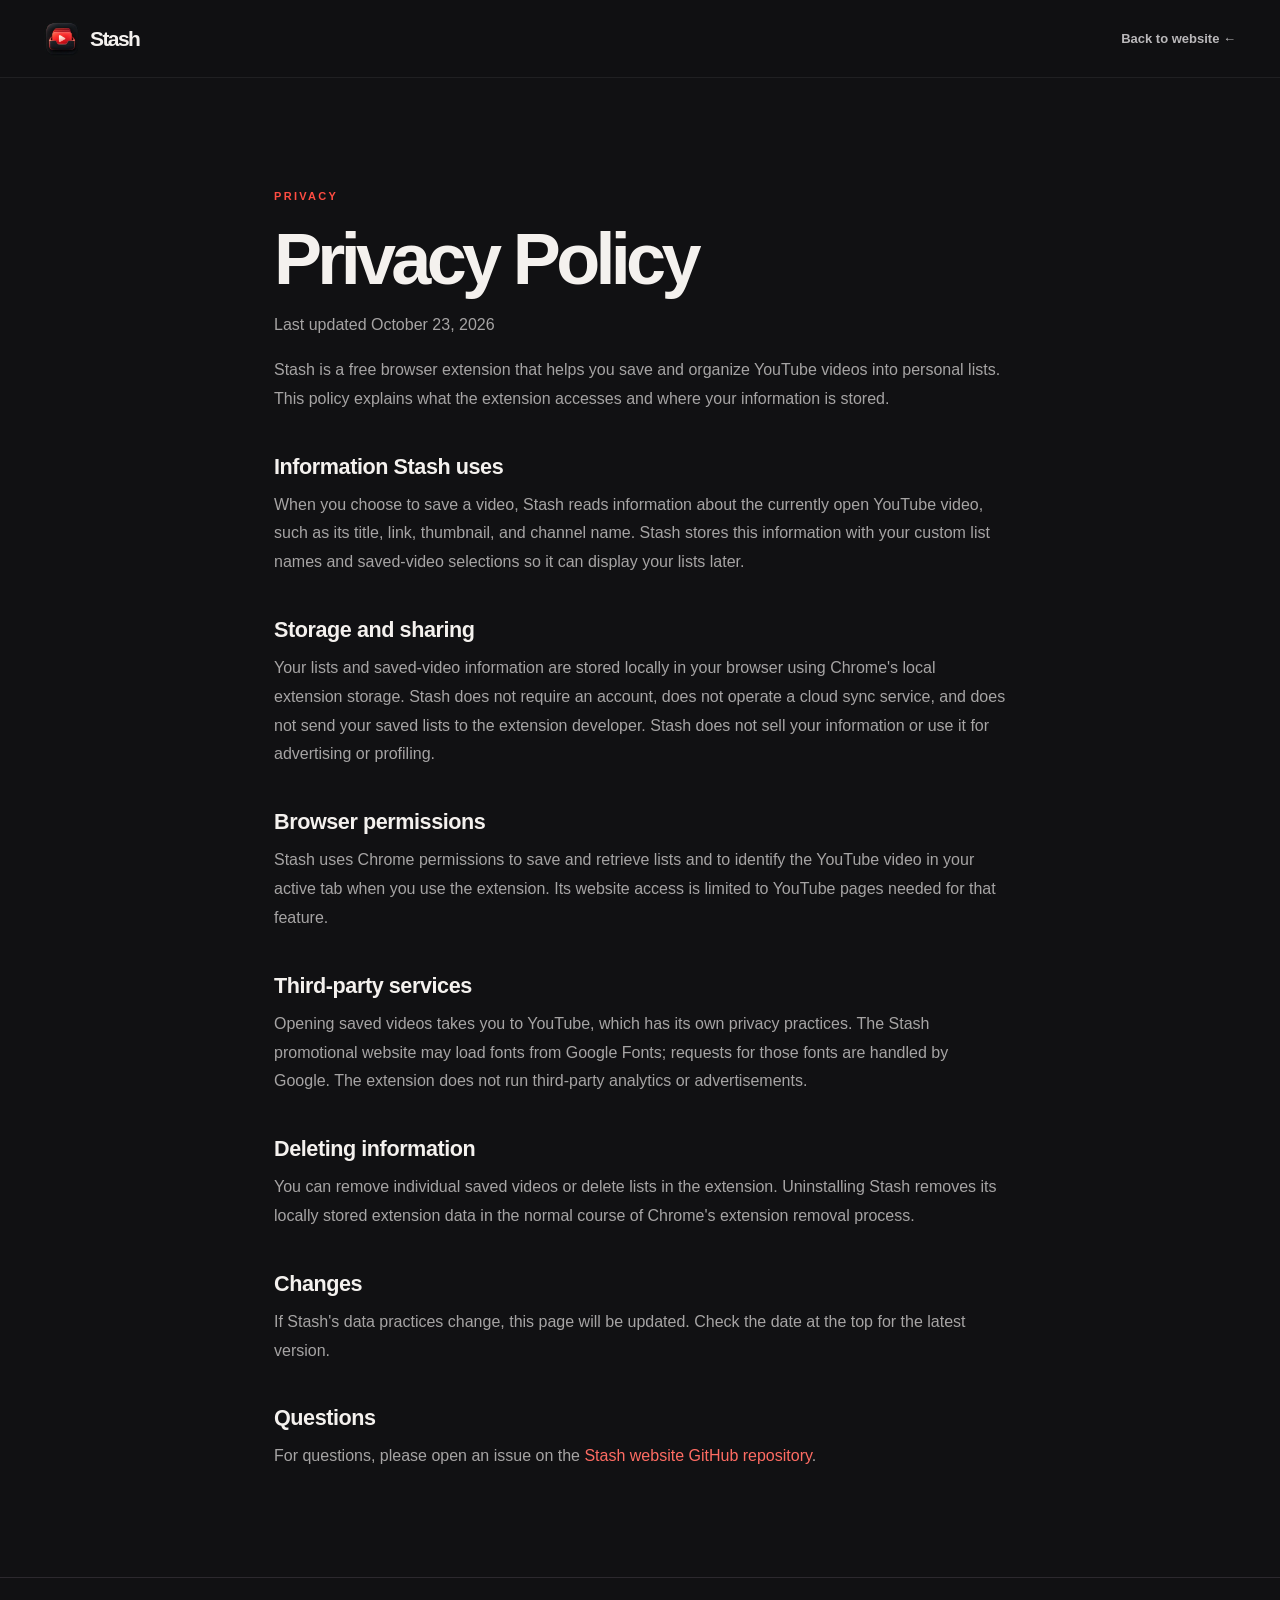
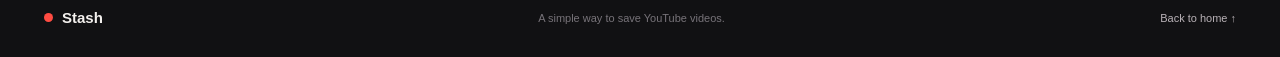
==== privacy.html @ 0ee66623 "Publish Stash landing page, screenshots, and privacy policy" ====
<!doctype html>
<html lang="en"><head><meta charset="utf-8"><meta name="viewport" content="width=device-width,initial-scale=1"><meta name="theme-color" content="#111113"><meta name="description" content="Privacy policy for Stash, the free extension for saving YouTube videos."><title>Privacy Policy | Stash</title><link rel="icon" href="assets/stash-icon.webp" type="image/png"><link rel="stylesheet" href="styles.css"></head><body>
<header class="site-header"><div class="container header-inner"><a class="brand" href="index.html"><img src="assets/stash-icon.webp" width="36" height="36" alt=""><span>Stash</span></a><nav class="nav"><a href="index.html">Back to website ←</a></nav></div></header>
<main class="policy-wrap"><div class="section-kicker">PRIVACY</div><h1>Privacy Policy</h1><p>Last updated October 23, 2026</p>
<p>Stash is a free browser extension that helps you save and organize YouTube videos into personal lists. This policy explains what the extension accesses and where your information is stored.</p>
<h2>Information Stash uses</h2><p>When you choose to save a video, Stash reads information about the currently open YouTube video, such as its title, link, thumbnail, and channel name. Stash stores this information with your custom list names and saved-video selections so it can display your lists later.</p>
<h2>Storage and sharing</h2><p>Your lists and saved-video information are stored locally in your browser using Chrome's local extension storage. Stash does not require an account, does not operate a cloud sync service, and does not send your saved lists to the extension developer. Stash does not sell your information or use it for advertising or profiling.</p>
<h2>Browser permissions</h2><p>Stash uses Chrome permissions to save and retrieve lists and to identify the YouTube video in your active tab when you use the extension. Its website access is limited to YouTube pages needed for that feature.</p>
<h2>Third-party services</h2><p>Opening saved videos takes you to YouTube, which has its own privacy practices. The Stash promotional website may load fonts from Google Fonts; requests for those fonts are handled by Google. The extension does not run third-party analytics or advertisements.</p>
<h2>Deleting information</h2><p>You can remove individual saved videos or delete lists in the extension. Uninstalling Stash removes its locally stored extension data in the normal course of Chrome's extension removal process.</p>
<h2>Changes</h2><p>If Stash's data practices change, this page will be updated. Check the date at the top for the latest version.</p>
<h2>Questions</h2><p>For questions, please open an issue on the <a href="https://github.com/shloksheth/stash-extension-website/issues" target="_blank" rel="noopener noreferrer">Stash website GitHub repository</a>.</p>
</main><footer class="footer"><div class="container footer-inner"><a class="footer-brand" href="index.html"><span class="footer-brand-dot"></span> Stash</a><span>A simple way to save YouTube videos.</span><a href="index.html">Back to home ↑</a></div></footer>
</body></html>
---- styles.css ----
:root{--bg:#111113;--bg-2:#171719;--panel:#202023;--text:#f4f1ee;--muted:#a6a4a4;--faint:#77767a;--red:#ff4c42;--red-light:#ff746d;--line:#323035;--font:Manrope,Arial,sans-serif}
*{box-sizing:border-box}[hidden]{display:none!important}html{scroll-behavior:smooth;scroll-padding-top:85px}body{margin:0;background:var(--bg);color:var(--text);font-family:var(--font);-webkit-font-smoothing:antialiased}a{color:inherit;text-decoration:none}button{font:inherit}img{max-width:100%;display:block}::selection{background:var(--red);color:#111} .container{width:min(1192px,calc(100% - 72px));margin:0 auto}.skip-link{position:absolute;left:14px;top:-90px;z-index:200;background:#fff;color:#000;padding:10px}.skip-link:focus{top:14px}
.site-header{position:sticky;top:0;z-index:50;background:rgba(17,17,19,.9);border-bottom:1px solid rgba(255,255,255,.065);backdrop-filter:blur(18px)}.header-inner{height:77px;display:flex;align-items:center;justify-content:space-between}.brand{display:flex;align-items:center;gap:10px;font-size:21px;font-weight:800;letter-spacing:-.075em}.brand img{border-radius:10px}.nav{display:flex;align-items:center;gap:36px;font-size:13px;font-weight:600;color:#bab8ba}.nav a:hover{color:#fff}.nav-pill{border:1px solid #4b464a;border-radius:30px;padding:11px 19px;color:#f0eded!important;transition:background .2s,border-color .2s}.nav-pill:hover{background:#242124;border-color:#8c6766}.nav-pill span{margin-left:9px;color:var(--red)}
.section{position:relative}.hero{overflow:hidden;padding-top:82px}.hero-grid{display:grid;grid-template-columns:1.04fr .96fr;gap:42px;align-items:center;min-height:610px}.hero-copy{z-index:2;padding-bottom:55px}.eyebrow,.section-kicker{letter-spacing:.21em;font-size:11px;font-weight:800;color:var(--red)}.eyebrow{display:flex;align-items:center;gap:12px;margin-bottom:29px}.eyebrow-dot,.live-dot{width:7px;height:7px;border-radius:50%;display:inline-block;background:var(--red);box-shadow:0 0 16px rgba(255,76,66,.6)}h1,h2,h3,p{margin-top:0}h1{font-size:clamp(63px,6.5vw,102px);line-height:1.045;letter-spacing:-.082em;font-weight:800;margin-bottom:27px}h1 span{color:var(--red)}.hero-description{font-family:'DM Sans',Arial,sans-serif;font-size:18px;line-height:1.75;max-width:435px;color:#bcb8b8;margin-bottom:32px}.hero-buttons{display:flex;gap:19px;align-items:center;flex-wrap:wrap}.button{display:inline-flex;align-items:center;justify-content:center;gap:13px;border-radius:11px;font-weight:800;font-size:14px;white-space:nowrap;transition:transform .2s,background .2s}.button:hover{transform:translateY(-2px)}.button:focus-visible,a:focus-visible,button:focus-visible{outline:2px solid white;outline-offset:4px}.button-primary{background:var(--red);color:#141012;padding:17px 23px;box-shadow:0 8px 26px rgba(255,76,66,.15)}.button-primary:hover{background:#ff7169}.button-text{color:#ece8e6;padding:15px 0}.button-text span{color:var(--red);margin-left:5px}.hero-note{margin-top:30px;color:#8b888b;font-family:'DM Sans',Arial,sans-serif;font-size:13px;display:flex;align-items:center;gap:9px;flex-wrap:wrap}.check-mark{font-size:15px;color:#84c7a1}.note-sep{color:#565057}
.hero-visual{min-height:590px;display:flex;align-items:flex-start;justify-content:center;position:relative;padding:8px 16px 0}.hero-visual:before{content:"";position:absolute;width:530px;height:530px;border-radius:50%;background:radial-gradient(circle,rgba(255,76,66,.12),rgba(255,76,66,0) 68%);left:50%;top:38%;transform:translate(-50%,-50%)}.hero-orbit{position:absolute;border:1px solid rgba(255,255,255,.055);border-radius:50%;pointer-events:none}.orbit-one{width:585px;height:585px;top:-45px;left:3%}.orbit-two{width:765px;height:765px;top:-134px;left:-17%}.window-shell{position:relative;background:#141315;border:1px solid #333034;border-radius:19px;padding:10px;box-shadow:0 23px 120px rgba(0,0,0,.56);width:min(440px,100%);transform:rotate(1.25deg);animation:appear-up .7s .13s both}.window-header{display:flex;align-items:center;justify-content:space-between;height:39px;border-bottom:1px solid #272629;padding:0 10px 9px;font-size:9px;font-weight:800;letter-spacing:.19em;color:#767274}.window-dots{display:flex;gap:5px}.window-dots i{height:7px;width:7px;background:#454044;border-radius:50%}.window-dots i:first-child{background:#bd514d}.window-minimize{font-size:13px;color:#737074}.window-content{height:498px;overflow:hidden;border-radius:10px 10px 15px 15px;position:relative;background:#121214}.window-content:after{content:"";position:absolute;bottom:0;left:0;right:0;height:68px;background:linear-gradient(0deg,#141315,transparent);pointer-events:none}.hero-screenshot{width:100%;height:auto}.floating-note{position:absolute;right:-16px;bottom:42px;background:#f5efea;color:#211e1f;border-radius:12px;padding:13px 18px;display:flex;align-items:center;gap:13px;box-shadow:0 14px 45px #0008;transform:rotate(-3deg);font-family:'DM Sans',Arial,sans-serif;font-size:12px;line-height:1.5;animation:float 5s ease-in-out infinite}.floating-note strong{font-weight:800}.floating-note-icon{display:grid;place-items:center;width:27px;height:27px;background:#e1f1e4;color:#329c61;border-radius:50%;font-weight:800}.hero-footnote{height:78px;display:flex;align-items:center;gap:20px;font-size:10px;font-weight:800;color:#69666b;letter-spacing:.23em}.hero-rule{height:1px;flex:1;background:#28262b}
.steps-section{padding:125px 0 138px;background:#19191b;border-top:1px solid #27262a;border-bottom:1px solid #27262a}.section-top{display:flex;align-items:center;gap:20px}.short-line{width:55px;height:1px;background:#4c3b3b}.intro-grid{display:grid;grid-template-columns:1fr 1fr;align-items:end;gap:65px;margin:23px 0 57px}h2{font-size:clamp(44px,4.4vw,67px);font-weight:800;line-height:1.16;letter-spacing:-.075em;margin-bottom:0}h2 em{font-style:normal;color:var(--red)}.intro-grid p{font-family:'DM Sans',Arial,sans-serif;line-height:1.8;font-size:18px;color:#aaa6a8;max-width:470px;margin-bottom:4px}.steps-grid{display:grid;grid-template-columns:repeat(3,1fr);border-top:1px solid #363338}.step{padding:31px 32px 0 0}.step:not(:first-child){padding-left:33px;border-left:1px solid #363338}.step-head{display:flex;align-items:center;justify-content:space-between;margin-bottom:45px}.step-index{font-size:12px;font-weight:800;letter-spacing:.12em;color:#ff6a61}.step-head svg{color:#e3dce0}.step h3{font-weight:800;font-size:21px;letter-spacing:-.055em;margin-bottom:14px}.step p{color:#99969a;font-family:'DM Sans',Arial,sans-serif;line-height:1.75;font-size:15px;margin:0;max-width:280px}
.preview-section{padding:137px 0 132px;overflow:hidden}.preview-grid{display:grid;grid-template-columns:1fr 1fr;align-items:center;gap:120px}.preview-copy h2{margin:28px 0 21px}.preview-copy>p{font-family:'DM Sans',Arial,sans-serif;color:#aaa6a8;max-width:460px;line-height:1.8;font-size:17px}.preview-tabs{margin-top:55px;border-top:1px solid #353238}.preview-tab{cursor:pointer;width:100%;display:flex;align-items:center;gap:22px;background:none;border:0;border-bottom:1px solid #353238;text-align:left;color:#89858a;font-size:17px;font-weight:700;padding:19px 9px;transition:color .2s,background .2s}.preview-tab:hover{color:#fff;background:#1b191c}.preview-tab.active{color:#f6efee}.tab-number{font-family:'DM Sans',Arial,sans-serif;color:var(--red);font-weight:700;font-size:11px}.preview-copy .preview-caption{margin:21px 0 0;color:#7e7c7f;font-size:13px;min-height:25px}.preview-image-wrap{background:#1c1b1e;border:1px solid #38343b;border-radius:23px;position:relative;width:min(500px,100%);padding:17px;min-height:490px;display:flex;align-items:flex-start;justify-content:center;box-shadow:0 30px 90px #05050588}.preview-screen{width:100%;height:497px;overflow:hidden;border-radius:10px;animation:fade-in .36s both}.preview-screen[hidden]{display:none}.preview-screen img{width:100%;height:auto}.preview-screen#panel-videos img{max-width:340px;margin:0 auto}.screen-label{position:absolute;bottom:-19px;left:50%;transform:translateX(-50%);white-space:nowrap;color:#ada7ac;letter-spacing:.12em;background:#272529;border:1px solid #494349;padding:13px 19px;border-radius:22px;font-size:9px;font-weight:800;display:flex;align-items:center;gap:10px}
.install-section{padding:104px 0 126px;border-top:1px solid #28272b;background:#19191b}.install-inner{text-align:center;display:flex;align-items:center;flex-direction:column}.install-icon img{border-radius:21px;box-shadow:0 10px 30px #0006}.install-icon{margin-bottom:32px}.install-inner h2{margin:24px 0 15px;font-size:clamp(48px,5.7vw,79px)}.install-inner>p{font-family:'DM Sans',Arial,sans-serif;font-size:18px;line-height:1.6;color:#a8a3a8;margin-bottom:25px}.install-cta{min-height:66px;display:flex;align-items:center;justify-content:center}.coming-soon{padding:17px 22px;background:#292426;border:1px solid #4e3f42;color:#e5cece;border-radius:9px;font-size:13px;font-weight:700}.install-inner small{margin-top:14px;color:#777376;font-size:12px}.footer{border-top:1px solid #2c292e;padding:31px 0;background:#111113}.footer-inner{display:flex;align-items:center;gap:20px;justify-content:space-between}.footer-brand{display:flex;align-items:center;gap:9px;font-size:15px;font-weight:800}.footer-brand-dot{width:9px;height:9px;background:var(--red);border-radius:50%}.footer-inner>span{color:#777379;font-size:11px;text-align:center;font-family:'DM Sans',Arial,sans-serif}.footer-inner>a:last-child{font-size:11px;color:#b9b2b7}
[data-reveal]{opacity:0;transform:translateY(16px);transition:opacity .65s ease,transform .65s ease}[data-reveal].revealed{opacity:1;transform:none}@keyframes float{50%{transform:translateY(-8px) rotate(-3deg)}}@keyframes appear-up{from{opacity:0;transform:translateY(20px) rotate(1.25deg)}to{opacity:1;transform:rotate(1.25deg)}}@keyframes fade-in{from{opacity:.6;transform:translateY(5px)}to{opacity:1;transform:none}}
@media(max-width:1050px){.hero-grid{gap:8px}.hero-visual{padding:0}.floating-note{right:0}.preview-grid{gap:55px}.hero h1{font-size:clamp(58px,7vw,82px)}}
@media(max-width:760px){.container{width:min(100% - 38px,540px)}.header-inner{height:68px}.nav{gap:13px}.nav>a:not(.nav-pill){display:none}.nav-pill{padding:9px 13px;font-size:12px}.hero{padding-top:63px}.hero-grid{grid-template-columns:1fr;gap:10px;min-height:0}.hero-copy{padding:0}.eyebrow{font-size:9px;letter-spacing:.16em;margin-bottom:19px}.hero h1{font-size:clamp(62px,12vw,81px);letter-spacing:-.075em;margin-bottom:24px}.hero-description{font-size:16px;line-height:1.7}.hero-buttons{gap:17px}.hero-visual{min-height:490px;margin:30px auto 0;width:min(100%,465px)}.window-shell{max-width:380px}.window-content{height:398px}.hero-orbit{display:none}.floating-note{right:-5px;bottom:35px}.hero-footnote{height:57px}.hero-footnote span{font-size:9px}.steps-section{padding:82px 0 91px}.intro-grid{grid-template-columns:1fr;gap:18px;margin:25px 0 37px}.intro-grid h2,.preview-copy h2{font-size:clamp(43px,9vw,57px)}.intro-grid p{font-size:16px}.steps-grid{grid-template-columns:1fr;border-top:0;gap:0}.step,.step:not(:first-child){border-left:0;border-top:1px solid #363338;padding:21px 0 27px}.step-head{margin-bottom:14px}.step p{max-width:100%}.preview-section{padding:87px 0 104px}.preview-grid{grid-template-columns:1fr;gap:50px}.preview-copy h2{margin:23px 0}.preview-copy>p{font-size:16px}.preview-tabs{margin-top:35px}.preview-image-wrap{margin:0 auto;max-width:480px}.install-section{padding:85px 0 102px}.install-inner h2{font-size:59px}.install-inner>p{font-size:16px}.footer-inner{flex-wrap:wrap;justify-content:center;gap:13px 26px}.footer-inner>span{width:100%;order:3}}
@media(max-width:440px){.hero h1{font-size:59px}.hero-visual{min-height:414px}.window-shell{width:min(335px,95%)}.window-content{height:332px}.floating-note{bottom:12px;padding:9px;font-size:11px;right:-3px}.hero-description{font-size:15px}.preview-image-wrap{min-height:400px;padding:11px}.preview-screen{height:385px}.preview-screen#panel-videos img{max-width:280px}.screen-label{padding:11px 13px;font-size:8px}.hero-note{font-size:12px}}
@media(prefers-reduced-motion:reduce){html{scroll-behavior:auto}*,*:before,*:after{animation:none!important;transition:none!important}[data-reveal]{opacity:1;transform:none}}

.footer-links { display: flex; flex-wrap: wrap; gap: 22px; align-items: center; }
.policy-wrap { max-width: 780px; padding: 112px 24px 90px; margin: 0 auto; }
.policy-wrap h1 { font-size: clamp(2.6rem, 6vw, 4.5rem); letter-spacing: -.065em; line-height: 1.1; margin: 18px 0 12px; }
.policy-wrap h2 { font-size: 1.35rem; letter-spacing: -.02em; margin: 40px 0 12px; }
.policy-wrap p, .policy-wrap li { color: var(--muted, #a7a6ae); line-height: 1.8; }
.policy-wrap ul { padding-left: 20px; }
.policy-wrap a { color: #ff6c63; }
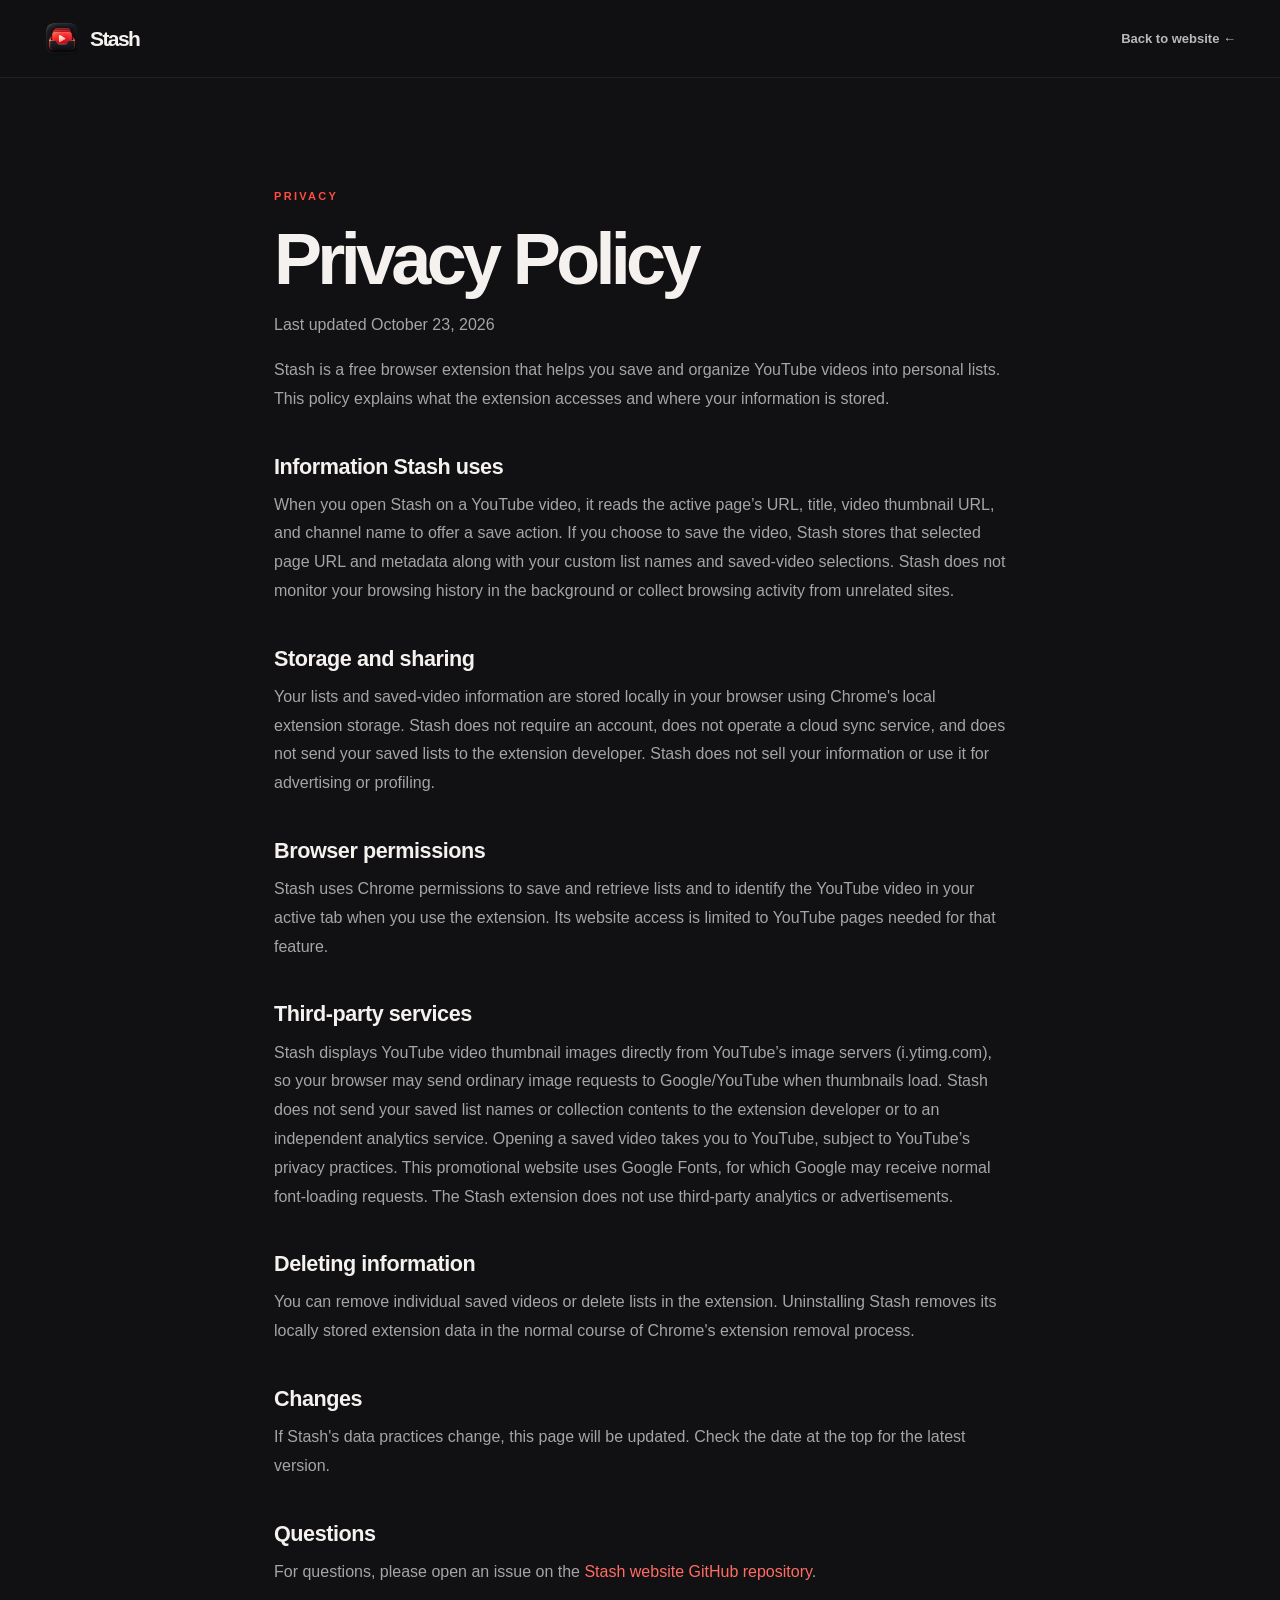
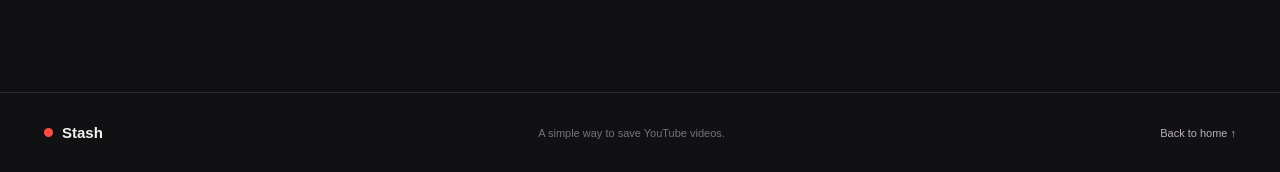
==== commit 1902d028: "Clarify saved video data and third-party thumbnail requests" ====
--- a/privacy.html
+++ b/privacy.html
@@ -3,10 +3,10 @@
 <header class="site-header"><div class="container header-inner"><a class="brand" href="index.html"><img src="assets/stash-icon.webp" width="36" height="36" alt=""><span>Stash</span></a><nav class="nav"><a href="index.html">Back to website ←</a></nav></div></header>
 <main class="policy-wrap"><div class="section-kicker">PRIVACY</div><h1>Privacy Policy</h1><p>Last updated October 23, 2026</p>
 <p>Stash is a free browser extension that helps you save and organize YouTube videos into personal lists. This policy explains what the extension accesses and where your information is stored.</p>
-<h2>Information Stash uses</h2><p>When you choose to save a video, Stash reads information about the currently open YouTube video, such as its title, link, thumbnail, and channel name. Stash stores this information with your custom list names and saved-video selections so it can display your lists later.</p>
+<h2>Information Stash uses</h2><p>When you open Stash on a YouTube video, it reads the active page’s URL, title, video thumbnail URL, and channel name to offer a save action. If you choose to save the video, Stash stores that selected page URL and metadata along with your custom list names and saved-video selections. Stash does not monitor your browsing history in the background or collect browsing activity from unrelated sites.</p>
 <h2>Storage and sharing</h2><p>Your lists and saved-video information are stored locally in your browser using Chrome's local extension storage. Stash does not require an account, does not operate a cloud sync service, and does not send your saved lists to the extension developer. Stash does not sell your information or use it for advertising or profiling.</p>
 <h2>Browser permissions</h2><p>Stash uses Chrome permissions to save and retrieve lists and to identify the YouTube video in your active tab when you use the extension. Its website access is limited to YouTube pages needed for that feature.</p>
-<h2>Third-party services</h2><p>Opening saved videos takes you to YouTube, which has its own privacy practices. The Stash promotional website may load fonts from Google Fonts; requests for those fonts are handled by Google. The extension does not run third-party analytics or advertisements.</p>
+<h2>Third-party services</h2><p>Stash displays YouTube video thumbnail images directly from YouTube’s image servers (i.ytimg.com), so your browser may send ordinary image requests to Google/YouTube when thumbnails load. Stash does not send your saved list names or collection contents to the extension developer or to an independent analytics service. Opening a saved video takes you to YouTube, subject to YouTube’s privacy practices. This promotional website uses Google Fonts, for which Google may receive normal font-loading requests. The Stash extension does not use third-party analytics or advertisements.</p>
 <h2>Deleting information</h2><p>You can remove individual saved videos or delete lists in the extension. Uninstalling Stash removes its locally stored extension data in the normal course of Chrome's extension removal process.</p>
 <h2>Changes</h2><p>If Stash's data practices change, this page will be updated. Check the date at the top for the latest version.</p>
 <h2>Questions</h2><p>For questions, please open an issue on the <a href="https://github.com/shloksheth/stash-extension-website/issues" target="_blank" rel="noopener noreferrer">Stash website GitHub repository</a>.</p>
